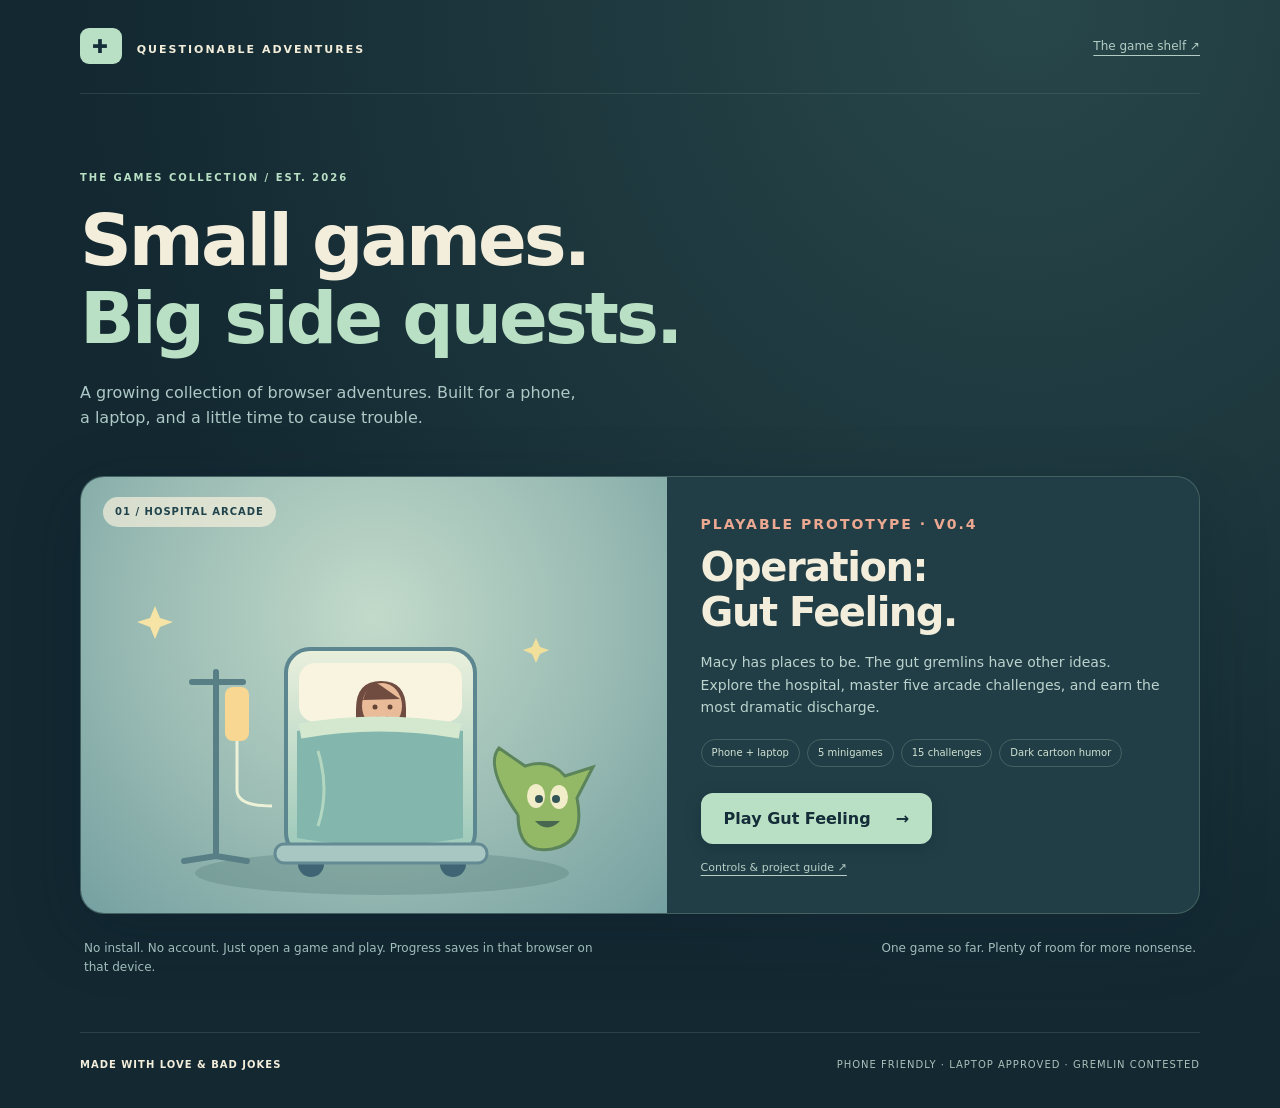
==== index.html @ 7e787a16 "Add games catalog and Macy's expanded Gut Feeling adventure" ====
<!doctype html>
<html lang="en"><head><meta charset="utf-8"><meta name="viewport" content="width=device-width,initial-scale=1"><meta name="theme-color" content="#132b35"><meta name="description" content="Small browser games. Big side quests. Play on your phone or laptop."><title>Games · Questionable Adventures</title>
<style>
:root{color-scheme:dark;--ink:#142d38;--cream:#f3eedb;--mint:#b9dfc4;--coral:#eda892}*{box-sizing:border-box}body{margin:0;background:radial-gradient(ellipse at 80% 0,#28474a,transparent 65%),#132831;color:var(--cream);font:16px/1.6 system-ui,-apple-system,sans-serif}a{color:inherit}button,a{-webkit-tap-highlight-color:transparent}a:focus-visible{outline:3px solid var(--coral);outline-offset:6px}main,header,footer{width:min(1120px,90%);margin:auto}header{height:94px;display:flex;align-items:center;justify-content:space-between;border-bottom:1px solid #66838244}.brand{font-size:11px;font-weight:800;letter-spacing:2px;text-decoration:none}.brand span{background:var(--mint);color:var(--ink);padding:7px 12px;border-radius:9px;margin-right:9px;font-size:19px}header>a:last-child{font-size:12px;color:#b3ccc3;text-underline-offset:5px}.intro{padding:66px 0 45px}.eyebrow{font-size:10px;letter-spacing:2px;color:var(--mint);font-weight:800}h1{font-size:clamp(38px,6vw,72px);letter-spacing:-3px;line-height:1.08;max-width:700px;margin:16px 0 22px}h1 em{color:var(--mint);font-style:normal}.intro p:last-child{color:#adc8c5;max-width:510px;margin:0}.game{display:grid;grid-template-columns:1.1fr 1fr;border:1px solid #78978c66;border-radius:24px;overflow:hidden;background:#213e46;box-shadow:0 18px 65px #061d2a40}.art{min-height:390px;position:relative;display:grid;place-items:center;background:radial-gradient(ellipse at 50% 32%,#c2daca,#9bbcb4 55%,#75a0a1);color:#20434c}.art svg{width:100%;max-width:500px;align-self:end}.art .badge{position:absolute;left:22px;top:20px;border-radius:40px;padding:7px 12px;background:#f4efdbb8;font-size:10px;font-weight:800;letter-spacing:1px}.copy{padding:36px 34px;display:flex;flex-direction:column;justify-content:center}.copy .eyebrow{color:var(--coral);margin:0 0 10px}.copy h2{font-size:40px;letter-spacing:-1.5px;line-height:1.13;margin:0 0 16px}.copy p{font-size:14px;color:#bbd2cd;margin:0 0 20px}.tags{display:flex;gap:7px;flex-wrap:wrap;margin-bottom:26px}.tags span{padding:5px 10px;border:1px solid #77968c66;border-radius:30px;font-size:10px;color:#d0e1d2}.play{align-self:flex-start;display:inline-flex;gap:25px;align-items:center;text-decoration:none;color:var(--ink);background:var(--mint);padding:13px 23px;border-radius:12px;font-weight:800;box-shadow:0 4px 15px #08222d44;transition:transform .16s}.play:hover{transform:translateY(-2px)}.guide{display:inline-block;font-size:11px;color:#b8cfc6;margin-top:15px;text-underline-offset:4px}.note{display:flex;justify-content:space-between;gap:30px;padding:25px 4px 55px;font-size:12px;color:#a0bdbb}.note p{margin:0;max-width:530px}footer{border-top:1px solid #66838244;padding:24px 0 35px;display:flex;justify-content:space-between;gap:20px;font-size:10px;letter-spacing:1px;color:#a9c1ba}footer strong{color:var(--cream)}@media(max-width:700px){header{height:75px}.brand{font-size:9px;letter-spacing:1px}header>a:last-child{font-size:11px}.intro{padding:40px 0 30px}h1{letter-spacing:-1.8px}.game{grid-template-columns:1fr}.art{min-height:240px;max-height:290px}.art svg{max-width:360px}.copy{padding:27px}.copy h2{font-size:35px}.note,footer{flex-direction:column;gap:10px}.note{padding-bottom:35px}.play{min-height:50px}}@media(prefers-reduced-motion:reduce){.play{transition:none}.play:hover{transform:none}}
</style></head><body>
<header><a class="brand" href="./"><span>✚</span> QUESTIONABLE ADVENTURES</a><a href="https://github.com/DeusNosMachina/games">The game shelf ↗</a></header>
<main><section class="intro"><p class="eyebrow">THE GAMES COLLECTION / EST. 2026</p><h1>Small games.<br><em>Big side quests.</em></h1><p>A growing collection of browser adventures. Built for a phone, a laptop, and a little time to cause trouble.</p></section>
<article class="game"><div class="art"><span class="badge">01 / HOSPITAL ARCADE</span><svg viewBox="0 0 500 370" role="img" aria-label="A hospital bed, an IV stand, and a very suspicious gut gremlin"><defs><linearGradient id="b" x2="0" y2="1"><stop stop-color="#e9f0dc"/><stop offset="1" stop-color="#9bc8b9"/></linearGradient></defs><ellipse cx="258" cy="330" rx="187" ry="22" fill="#567b7955"/><path d="M92 129V313m-32 5 32-5 31 5M68 139h51" fill="none" stroke="#577f85" stroke-width="6" stroke-linecap="round"/><rect x="101" y="144" width="24" height="54" rx="8" fill="#f8d793"/><path d="M113 198v49q0 16 35 16" fill="none" stroke="#edf1d7" stroke-width="3"/><circle cx="187" cy="321" r="13" fill="#3f6575"/><circle cx="329" cy="321" r="13" fill="#3f6575"/><rect x="162" y="106" width="189" height="208" rx="24" fill="url(#b)" stroke="#5c8790" stroke-width="4"/><rect x="175" y="120" width="163" height="59" rx="16" fill="#f8f4df"/><path d="M257 138q-25 0-25 28v30h50v-30q0-28-25-28" fill="#6f4b40"/><ellipse cx="258" cy="163" rx="20" ry="23" fill="#e9bb99"/><path d="M239 157q7-22 17-15t20 14" fill="#6f4b40"/><circle cx="251" cy="164" r="2.5" fill="#624534"/><circle cx="266" cy="164" r="2.5" fill="#624534"/><path d="M253 174q6 5 11 0" fill="none" stroke="#a86b5a" stroke-width="2"/><path d="M173 188q81-15 166 0v107q-83 15-166 0Z" fill="#83b7ad"/><path d="M176 188q79-14 160 0" fill="none" stroke="#d3e8ce" stroke-width="15"/><path d="M194 208q12 39 0 75" fill="none" stroke="#b3d6c1" stroke-width="3"/><rect x="151" y="301" width="212" height="19" rx="9" fill="#a8c7c2" stroke="#648b94" stroke-width="3"/><path d="M394 272q-34-49-19-67l26 18q25-8 40 10l28-9-16 31q9 45-25 51t-34-34" fill="#94b966" stroke="#5c845a" stroke-width="3"/><ellipse cx="412" cy="253" rx="9" ry="12" fill="#f1edc9"/><ellipse cx="435" cy="254" rx="9" ry="12" fill="#f1edc9"/><circle cx="415" cy="256" r="4" fill="#345555"/><circle cx="432" cy="256" r="4" fill="#345555"/><path d="M411 278q12 13 25 0" fill="#476751"/><path d="m31 63 5 12 13 4-13 5-5 12-5-12-13-5 13-4Z" fill="#f5e4a5"/><path d="m412 95 4 9 9 3-9 4-4 9-4-9-9-4 9-3Z" fill="#f1df9c"/></svg></div><div class="copy"><p class="eyebrow">PLAYABLE PROTOTYPE · V0.4</p><h2>Operation:<br>Gut Feeling.</h2><p>Macy has places to be. The gut gremlins have other ideas. Explore the hospital, master five arcade challenges, and earn the most dramatic discharge.</p><div class="tags"><span>Phone + laptop</span><span>5 minigames</span><span>15 challenges</span><span>Dark cartoon humor</span></div><a class="play" href="./gut-feeling/">Play Gut Feeling <span aria-hidden="true">→</span></a><a class="guide" href="https://github.com/DeusNosMachina/games/tree/main/gut-feeling#readme">Controls &amp; project guide ↗</a></div></article>
<div class="note"><p>No install. No account. Just open a game and play. Progress saves in that browser on that device.</p><p>One game so far. Plenty of room for more nonsense.</p></div></main><footer><strong>MADE WITH LOVE &amp; BAD JOKES</strong><span>PHONE FRIENDLY · LAPTOP APPROVED · GREMLIN CONTESTED</span></footer></body></html>
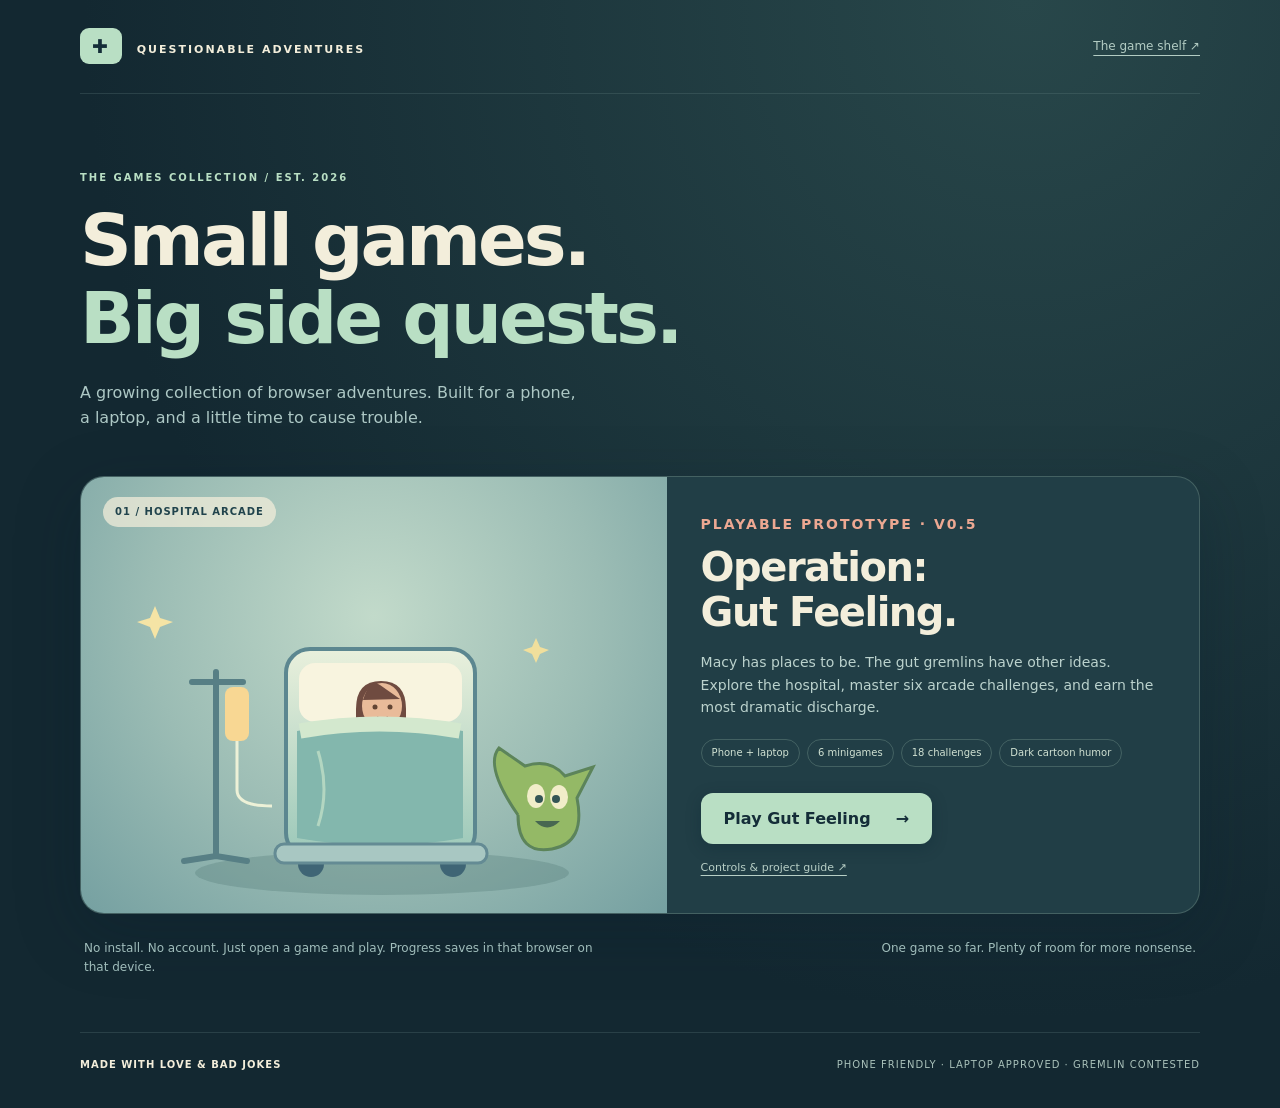
==== commit 544e7ced: "Rebuild ward combat and gesture arcades; add Bedside Blaster" ====
--- a/index.html
+++ b/index.html
@@ -5,5 +5,5 @@
 </style></head><body>
 <header><a class="brand" href="./"><span>✚</span> QUESTIONABLE ADVENTURES</a><a href="https://github.com/DeusNosMachina/games">The game shelf ↗</a></header>
 <main><section class="intro"><p class="eyebrow">THE GAMES COLLECTION / EST. 2026</p><h1>Small games.<br><em>Big side quests.</em></h1><p>A growing collection of browser adventures. Built for a phone, a laptop, and a little time to cause trouble.</p></section>
-<article class="game"><div class="art"><span class="badge">01 / HOSPITAL ARCADE</span><svg viewBox="0 0 500 370" role="img" aria-label="A hospital bed, an IV stand, and a very suspicious gut gremlin"><defs><linearGradient id="b" x2="0" y2="1"><stop stop-color="#e9f0dc"/><stop offset="1" stop-color="#9bc8b9"/></linearGradient></defs><ellipse cx="258" cy="330" rx="187" ry="22" fill="#567b7955"/><path d="M92 129V313m-32 5 32-5 31 5M68 139h51" fill="none" stroke="#577f85" stroke-width="6" stroke-linecap="round"/><rect x="101" y="144" width="24" height="54" rx="8" fill="#f8d793"/><path d="M113 198v49q0 16 35 16" fill="none" stroke="#edf1d7" stroke-width="3"/><circle cx="187" cy="321" r="13" fill="#3f6575"/><circle cx="329" cy="321" r="13" fill="#3f6575"/><rect x="162" y="106" width="189" height="208" rx="24" fill="url(#b)" stroke="#5c8790" stroke-width="4"/><rect x="175" y="120" width="163" height="59" rx="16" fill="#f8f4df"/><path d="M257 138q-25 0-25 28v30h50v-30q0-28-25-28" fill="#6f4b40"/><ellipse cx="258" cy="163" rx="20" ry="23" fill="#e9bb99"/><path d="M239 157q7-22 17-15t20 14" fill="#6f4b40"/><circle cx="251" cy="164" r="2.5" fill="#624534"/><circle cx="266" cy="164" r="2.5" fill="#624534"/><path d="M253 174q6 5 11 0" fill="none" stroke="#a86b5a" stroke-width="2"/><path d="M173 188q81-15 166 0v107q-83 15-166 0Z" fill="#83b7ad"/><path d="M176 188q79-14 160 0" fill="none" stroke="#d3e8ce" stroke-width="15"/><path d="M194 208q12 39 0 75" fill="none" stroke="#b3d6c1" stroke-width="3"/><rect x="151" y="301" width="212" height="19" rx="9" fill="#a8c7c2" stroke="#648b94" stroke-width="3"/><path d="M394 272q-34-49-19-67l26 18q25-8 40 10l28-9-16 31q9 45-25 51t-34-34" fill="#94b966" stroke="#5c845a" stroke-width="3"/><ellipse cx="412" cy="253" rx="9" ry="12" fill="#f1edc9"/><ellipse cx="435" cy="254" rx="9" ry="12" fill="#f1edc9"/><circle cx="415" cy="256" r="4" fill="#345555"/><circle cx="432" cy="256" r="4" fill="#345555"/><path d="M411 278q12 13 25 0" fill="#476751"/><path d="m31 63 5 12 13 4-13 5-5 12-5-12-13-5 13-4Z" fill="#f5e4a5"/><path d="m412 95 4 9 9 3-9 4-4 9-4-9-9-4 9-3Z" fill="#f1df9c"/></svg></div><div class="copy"><p class="eyebrow">PLAYABLE PROTOTYPE · V0.4</p><h2>Operation:<br>Gut Feeling.</h2><p>Macy has places to be. The gut gremlins have other ideas. Explore the hospital, master five arcade challenges, and earn the most dramatic discharge.</p><div class="tags"><span>Phone + laptop</span><span>5 minigames</span><span>15 challenges</span><span>Dark cartoon humor</span></div><a class="play" href="./gut-feeling/">Play Gut Feeling <span aria-hidden="true">→</span></a><a class="guide" href="https://github.com/DeusNosMachina/games/tree/main/gut-feeling#readme">Controls &amp; project guide ↗</a></div></article>
+<article class="game"><div class="art"><span class="badge">01 / HOSPITAL ARCADE</span><svg viewBox="0 0 500 370" role="img" aria-label="A hospital bed, an IV stand, and a very suspicious gut gremlin"><defs><linearGradient id="b" x2="0" y2="1"><stop stop-color="#e9f0dc"/><stop offset="1" stop-color="#9bc8b9"/></linearGradient></defs><ellipse cx="258" cy="330" rx="187" ry="22" fill="#567b7955"/><path d="M92 129V313m-32 5 32-5 31 5M68 139h51" fill="none" stroke="#577f85" stroke-width="6" stroke-linecap="round"/><rect x="101" y="144" width="24" height="54" rx="8" fill="#f8d793"/><path d="M113 198v49q0 16 35 16" fill="none" stroke="#edf1d7" stroke-width="3"/><circle cx="187" cy="321" r="13" fill="#3f6575"/><circle cx="329" cy="321" r="13" fill="#3f6575"/><rect x="162" y="106" width="189" height="208" rx="24" fill="url(#b)" stroke="#5c8790" stroke-width="4"/><rect x="175" y="120" width="163" height="59" rx="16" fill="#f8f4df"/><path d="M257 138q-25 0-25 28v30h50v-30q0-28-25-28" fill="#6f4b40"/><ellipse cx="258" cy="163" rx="20" ry="23" fill="#e9bb99"/><path d="M239 157q7-22 17-15t20 14" fill="#6f4b40"/><circle cx="251" cy="164" r="2.5" fill="#624534"/><circle cx="266" cy="164" r="2.5" fill="#624534"/><path d="M253 174q6 5 11 0" fill="none" stroke="#a86b5a" stroke-width="2"/><path d="M173 188q81-15 166 0v107q-83 15-166 0Z" fill="#83b7ad"/><path d="M176 188q79-14 160 0" fill="none" stroke="#d3e8ce" stroke-width="15"/><path d="M194 208q12 39 0 75" fill="none" stroke="#b3d6c1" stroke-width="3"/><rect x="151" y="301" width="212" height="19" rx="9" fill="#a8c7c2" stroke="#648b94" stroke-width="3"/><path d="M394 272q-34-49-19-67l26 18q25-8 40 10l28-9-16 31q9 45-25 51t-34-34" fill="#94b966" stroke="#5c845a" stroke-width="3"/><ellipse cx="412" cy="253" rx="9" ry="12" fill="#f1edc9"/><ellipse cx="435" cy="254" rx="9" ry="12" fill="#f1edc9"/><circle cx="415" cy="256" r="4" fill="#345555"/><circle cx="432" cy="256" r="4" fill="#345555"/><path d="M411 278q12 13 25 0" fill="#476751"/><path d="m31 63 5 12 13 4-13 5-5 12-5-12-13-5 13-4Z" fill="#f5e4a5"/><path d="m412 95 4 9 9 3-9 4-4 9-4-9-9-4 9-3Z" fill="#f1df9c"/></svg></div><div class="copy"><p class="eyebrow">PLAYABLE PROTOTYPE · V0.5</p><h2>Operation:<br>Gut Feeling.</h2><p>Macy has places to be. The gut gremlins have other ideas. Explore the hospital, master six arcade challenges, and earn the most dramatic discharge.</p><div class="tags"><span>Phone + laptop</span><span>6 minigames</span><span>18 challenges</span><span>Dark cartoon humor</span></div><a class="play" href="./gut-feeling/">Play Gut Feeling <span aria-hidden="true">→</span></a><a class="guide" href="https://github.com/DeusNosMachina/games/tree/main/gut-feeling#readme">Controls &amp; project guide ↗</a></div></article>
 <div class="note"><p>No install. No account. Just open a game and play. Progress saves in that browser on that device.</p><p>One game so far. Plenty of room for more nonsense.</p></div></main><footer><strong>MADE WITH LOVE &amp; BAD JOKES</strong><span>PHONE FRIENDLY · LAPTOP APPROVED · GREMLIN CONTESTED</span></footer></body></html>
